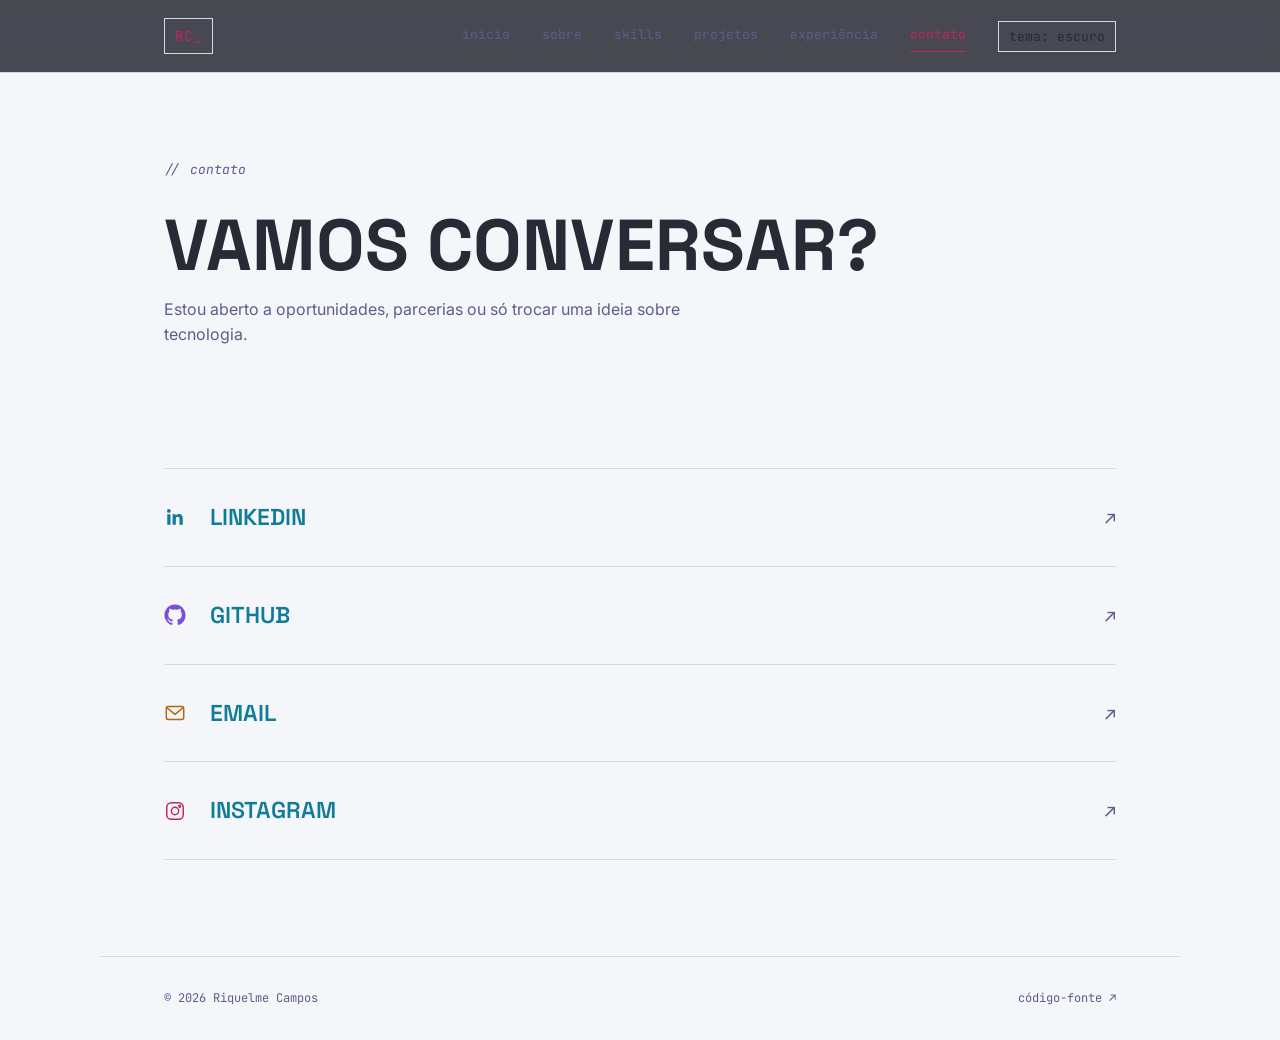
==== contato.html @ 974c05a3 "Refatoração Portfólio" ====
<!DOCTYPE html>
<html lang="pt-BR">
<head>
<meta charset="UTF-8">
<script>
(function(){
  try{
    var t = localStorage.getItem('rc_theme');
    if(!t){ t = window.matchMedia('(prefers-color-scheme: light)').matches ? 'light' : 'dark'; }
    if(t === 'light'){ document.documentElement.setAttribute('data-theme','light'); }
  }catch(e){}
})();
</script>
<meta name="viewport" content="width=device-width, initial-scale=1.0">
<title>Contato — Riquelme Campos</title>
<meta name="description" content="Fale com Riquelme Campos.">

<link rel="preconnect" href="https://fonts.googleapis.com">
<link rel="preconnect" href="https://fonts.gstatic.com" crossorigin>
<link href="https://fonts.googleapis.com/css2?family=Space+Grotesk:wght@500;600;700&family=Inter:wght@400;500;600&family=JetBrains+Mono:wght@400;500&display=swap" rel="stylesheet">
<link rel="stylesheet" href="css/style.css">
</head>
<body>


<div class="scroll-progress" id="scrollProgress"></div>
<div class="cursor-dot" id="cursorDot"></div>

<header class="nav">
  <div class="nav-inner">
    <a href="index.html#top" class="nav-mark">RC_</a>
    <button class="nav-toggle" id="navToggle" aria-label="Abrir menu">menu</button>
    <nav class="nav-links" id="navLinks">
      <a href="index.html#top">início</a>
      <a href="index.html#sobre">sobre</a>
      <a href="index.html#skills">skills</a>
      <a href="projetos.html">projetos</a>
      <a href="experiencia.html">experiência</a>
      <a href="contato.html" class="active">contato</a>
      <button class="theme-toggle" id="themeToggle" aria-label="Alternar tema claro/escuro">tema</button>
    </nav>
  </div>
</header>

<button class="back-to-top" id="backToTop" aria-label="Voltar ao topo">↑</button>

<section class="page-hero reveal">
  <p class="eyebrow">contato</p>
  <h1>Vamos conversar?</h1>
  <p class="lead">Estou aberto a oportunidades, parcerias ou só trocar uma ideia sobre tecnologia.</p>
</section>

<section class="reveal">
  <div class="row-list">
    <a class="row" href="https://www.linkedin.com/in/riquelme-campos-3851a3278/" target="_blank" rel="noopener">
      <span class="row-icon icon-linkedin"><svg viewBox="0 0 24 24" fill="currentColor" aria-hidden="true"><path d="M20.45 20.45h-3.55v-5.57c0-1.33-.02-3.03-1.85-3.03-1.85 0-2.14 1.45-2.14 2.94v5.66H9.36V9h3.41v1.56h.05c.48-.9 1.64-1.85 3.38-1.85 3.6 0 4.27 2.37 4.27 5.46v6.28zM5.34 7.43a2.06 2.06 0 1 1 0-4.12 2.06 2.06 0 0 1 0 4.12zM7.12 20.45H3.56V9h3.56v11.45z"/></svg></span>
      <span class="row-title">LinkedIn</span>
      <span class="row-arrow">↗</span>
    </a>
    <a class="row" href="https://github.com/rickcamposs" target="_blank" rel="noopener">
      <span class="row-icon icon-github"><svg viewBox="0 0 24 24" fill="currentColor" aria-hidden="true"><path d="M12 .5C5.73.5.5 5.74.5 12.02c0 5.1 3.29 9.4 7.86 10.93.57.1.78-.25.78-.55v-2.2c-3.2.7-3.87-1.36-3.87-1.36-.53-1.34-1.29-1.7-1.29-1.7-1.05-.72.08-.7.08-.7 1.17.08 1.78 1.2 1.78 1.2 1.03 1.77 2.71 1.26 3.37.96.1-.75.4-1.26.72-1.55-2.55-.29-5.23-1.28-5.23-5.7 0-1.26.45-2.29 1.19-3.1-.12-.29-.52-1.46.11-3.05 0 0 .97-.31 3.18 1.18a11 11 0 0 1 5.79 0c2.21-1.5 3.18-1.18 3.18-1.18.63 1.59.23 2.76.12 3.05.74.81 1.18 1.84 1.18 3.1 0 4.43-2.69 5.41-5.25 5.7.42.36.78 1.07.78 2.17v3.22c0 .3.21.66.79.55A11.53 11.53 0 0 0 23.5 12C23.5 5.74 18.27.5 12 .5z"/></svg></span>
      <span class="row-title">GitHub</span>
      <span class="row-arrow">↗</span>
    </a>
    <a class="row" href="mailto:riquelmemoreiracampos@gmail.com">
      <span class="row-icon icon-email"><svg viewBox="0 0 24 24" fill="none" stroke="currentColor" stroke-width="1.6" stroke-linecap="round" stroke-linejoin="round" aria-hidden="true"><rect x="2.5" y="5" width="19" height="14" rx="2"></rect><path d="M3.5 6.5l8.5 7 8.5-7"></path></svg></span>
      <span class="row-title">Email</span>
      <span class="row-arrow">↗</span>
    </a>
    <a class="row" href="https://www.instagram.com/rick_camposs_/" target="_blank" rel="noopener">
      <span class="row-icon icon-instagram"><svg viewBox="0 0 24 24" fill="none" stroke="currentColor" stroke-width="1.6" stroke-linecap="round" stroke-linejoin="round" aria-hidden="true"><rect x="3" y="3" width="18" height="18" rx="5"></rect><circle cx="12" cy="12" r="4"></circle><circle cx="17.2" cy="6.8" r="1"></circle></svg></span>
      <span class="row-title">Instagram</span>
      <span class="row-arrow">↗</span>
    </a>
  </div>
</section>

<footer>
  <span>© 2026 Riquelme Campos</span>
  <a href="https://github.com/rickcamposs/Portfolio" target="_blank" rel="noopener">código-fonte ↗</a>
</footer>

<script src="js/script.js" defer></script>
</body>
</html>
---- css/style.css ----
/* =========================================================
   Riquelme Campos — Portfolio
   Tema: Dracula (https://draculatheme.com)

   Estrutura de arquivos:
   css/
   ├── style.css          ← este arquivo (apenas imports)
   └── modules/
       ├── _base.css          variáveis, reset, tipografia, animações
       ├── _theme.css         tema claro + alternador
       ├── _intro-cursor.css  tela de boot + cursor customizado
       ├── _nav.css           navegação e menu mobile
       ├── _hero.css          hero da home + page hero das subpáginas
       ├── _about-skills.css  about, skills, dev-process, github stats
       ├── _rows.css          componente de linha editorial (shared)
       ├── _projects.css      acordeão de projetos
       └── _ui.css            contact, footer, scroll progress, back-to-top
   ========================================================= */

@import url('./modules/_base.css');
@import url('./modules/_theme.css');
@import url('./modules/_intro-cursor.css');
@import url('./modules/_nav.css');
@import url('./modules/_hero.css');
@import url('./modules/_about-skills.css');
@import url('./modules/_rows.css');
@import url('./modules/_projects.css');
@import url('./modules/_ui.css');
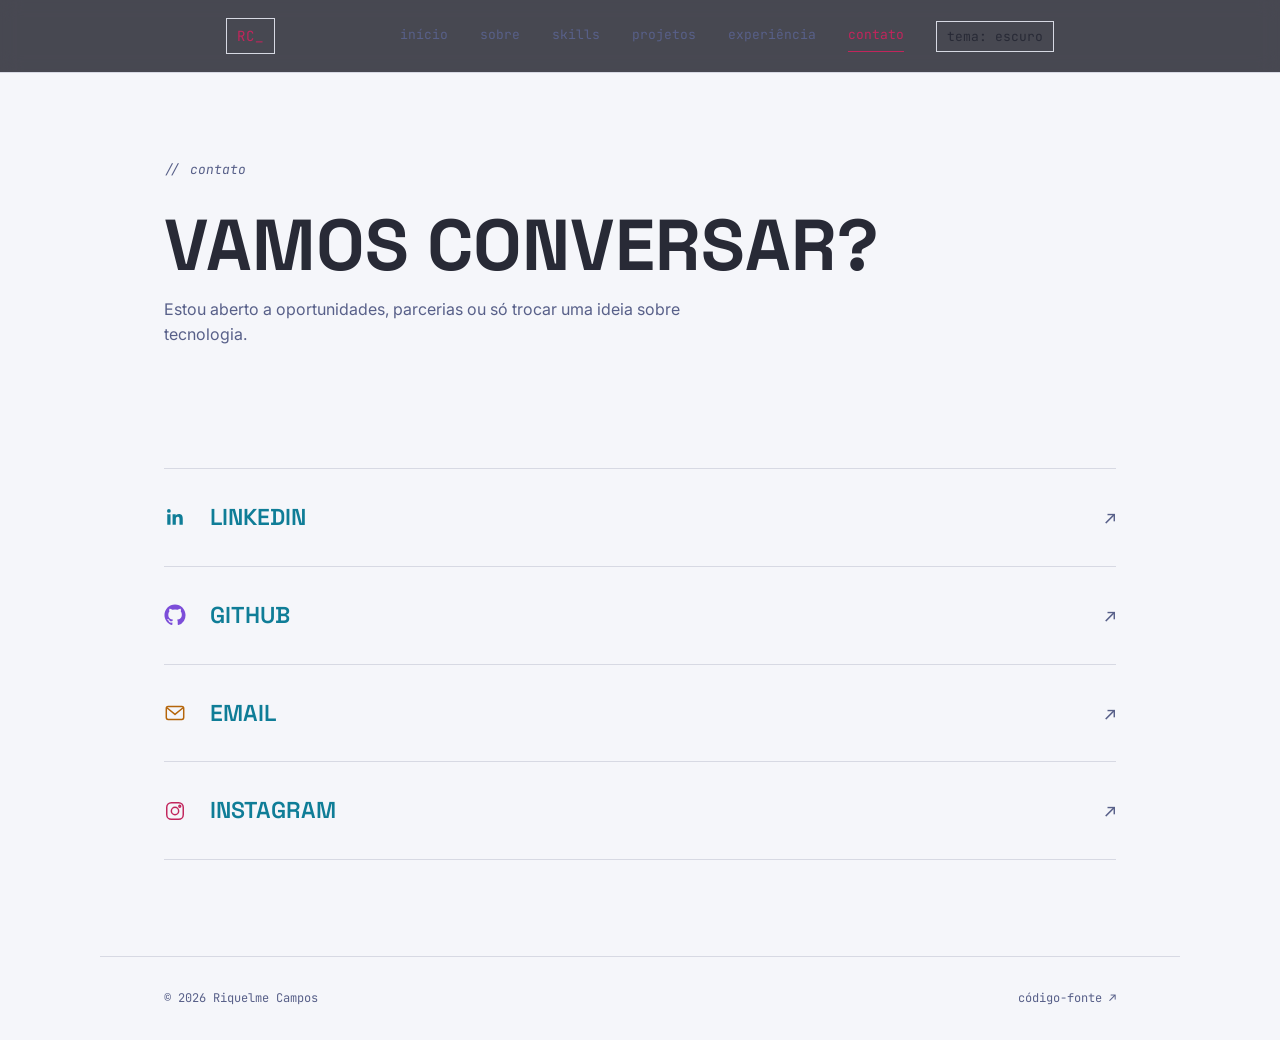
==== commit 2962aa4a: "Correção de bug3" ====
--- a/contato.html
+++ b/contato.html
@@ -52,7 +52,7 @@
 
 <section class="reveal">
   <div class="row-list">
-    <a class="row" href="https://www.linkedin.com/in/riquelme-campos-3851a3278/" target="_blank" rel="noopener">
+    <a class="row" href="https://www.linkedin.com/in/rickcamposs/" target="_blank" rel="noopener">
       <span class="row-icon icon-linkedin"><svg viewBox="0 0 24 24" fill="currentColor" aria-hidden="true"><path d="M20.45 20.45h-3.55v-5.57c0-1.33-.02-3.03-1.85-3.03-1.85 0-2.14 1.45-2.14 2.94v5.66H9.36V9h3.41v1.56h.05c.48-.9 1.64-1.85 3.38-1.85 3.6 0 4.27 2.37 4.27 5.46v6.28zM5.34 7.43a2.06 2.06 0 1 1 0-4.12 2.06 2.06 0 0 1 0 4.12zM7.12 20.45H3.56V9h3.56v11.45z"/></svg></span>
       <span class="row-title">LinkedIn</span>
       <span class="row-arrow">↗</span>
--- a/css/style.css
+++ b/css/style.css
@@ -17,12 +17,12 @@
        └── _ui.css            contact, footer, scroll progress, back-to-top
    ========================================================= */
 
-@import url('./modules/_base.css');
-@import url('./modules/_theme.css');
-@import url('./modules/_intro-cursor.css');
-@import url('./modules/_nav.css');
-@import url('./modules/_hero.css');
-@import url('./modules/_about-skills.css');
-@import url('./modules/_rows.css');
-@import url('./modules/_projects.css');
-@import url('./modules/_ui.css');
+@import url('./modules/base.css');
+@import url('./modules/theme.css');
+@import url('./modules/intro-cursor.css');
+@import url('./modules/nav.css');
+@import url('./modules/hero.css');
+@import url('./modules/about-skills.css');
+@import url('./modules/rows.css');
+@import url('./modules/projects.css');
+@import url('./modules/ui.css');
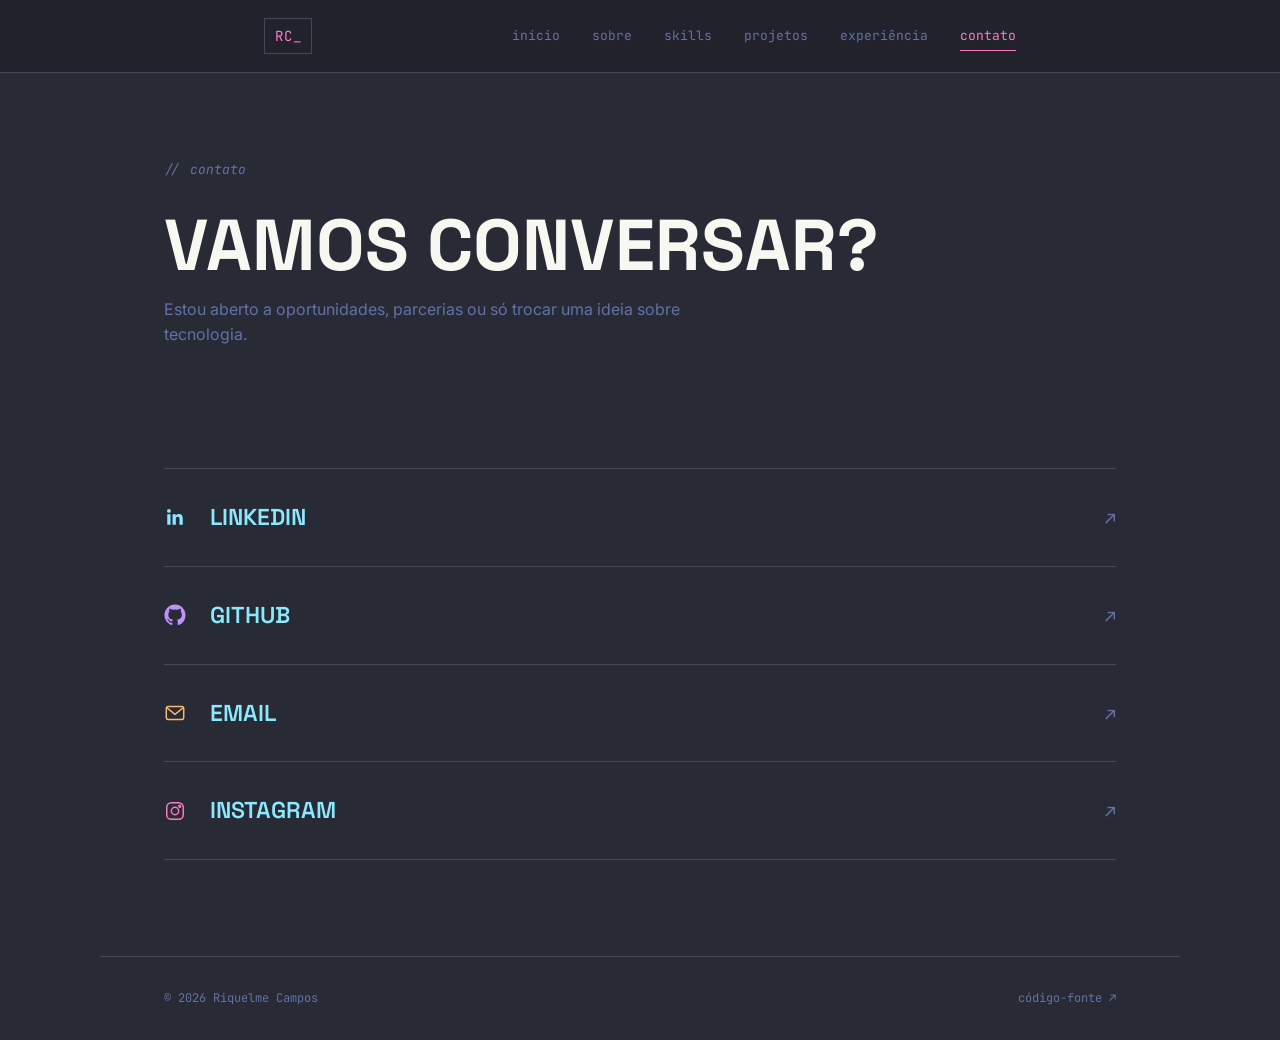
==== commit 4465a396: "correção theme" ====
--- a/contato.html
+++ b/contato.html
@@ -37,7 +37,7 @@
       <a href="projetos.html">projetos</a>
       <a href="experiencia.html">experiência</a>
       <a href="contato.html" class="active">contato</a>
-      <button class="theme-toggle" id="themeToggle" aria-label="Alternar tema claro/escuro">tema</button>
+      <!-- <button class="theme-toggle" id="themeToggle" aria-label="Alternar tema claro/escuro">tema</button> -->
     </nav>
   </div>
 </header>
